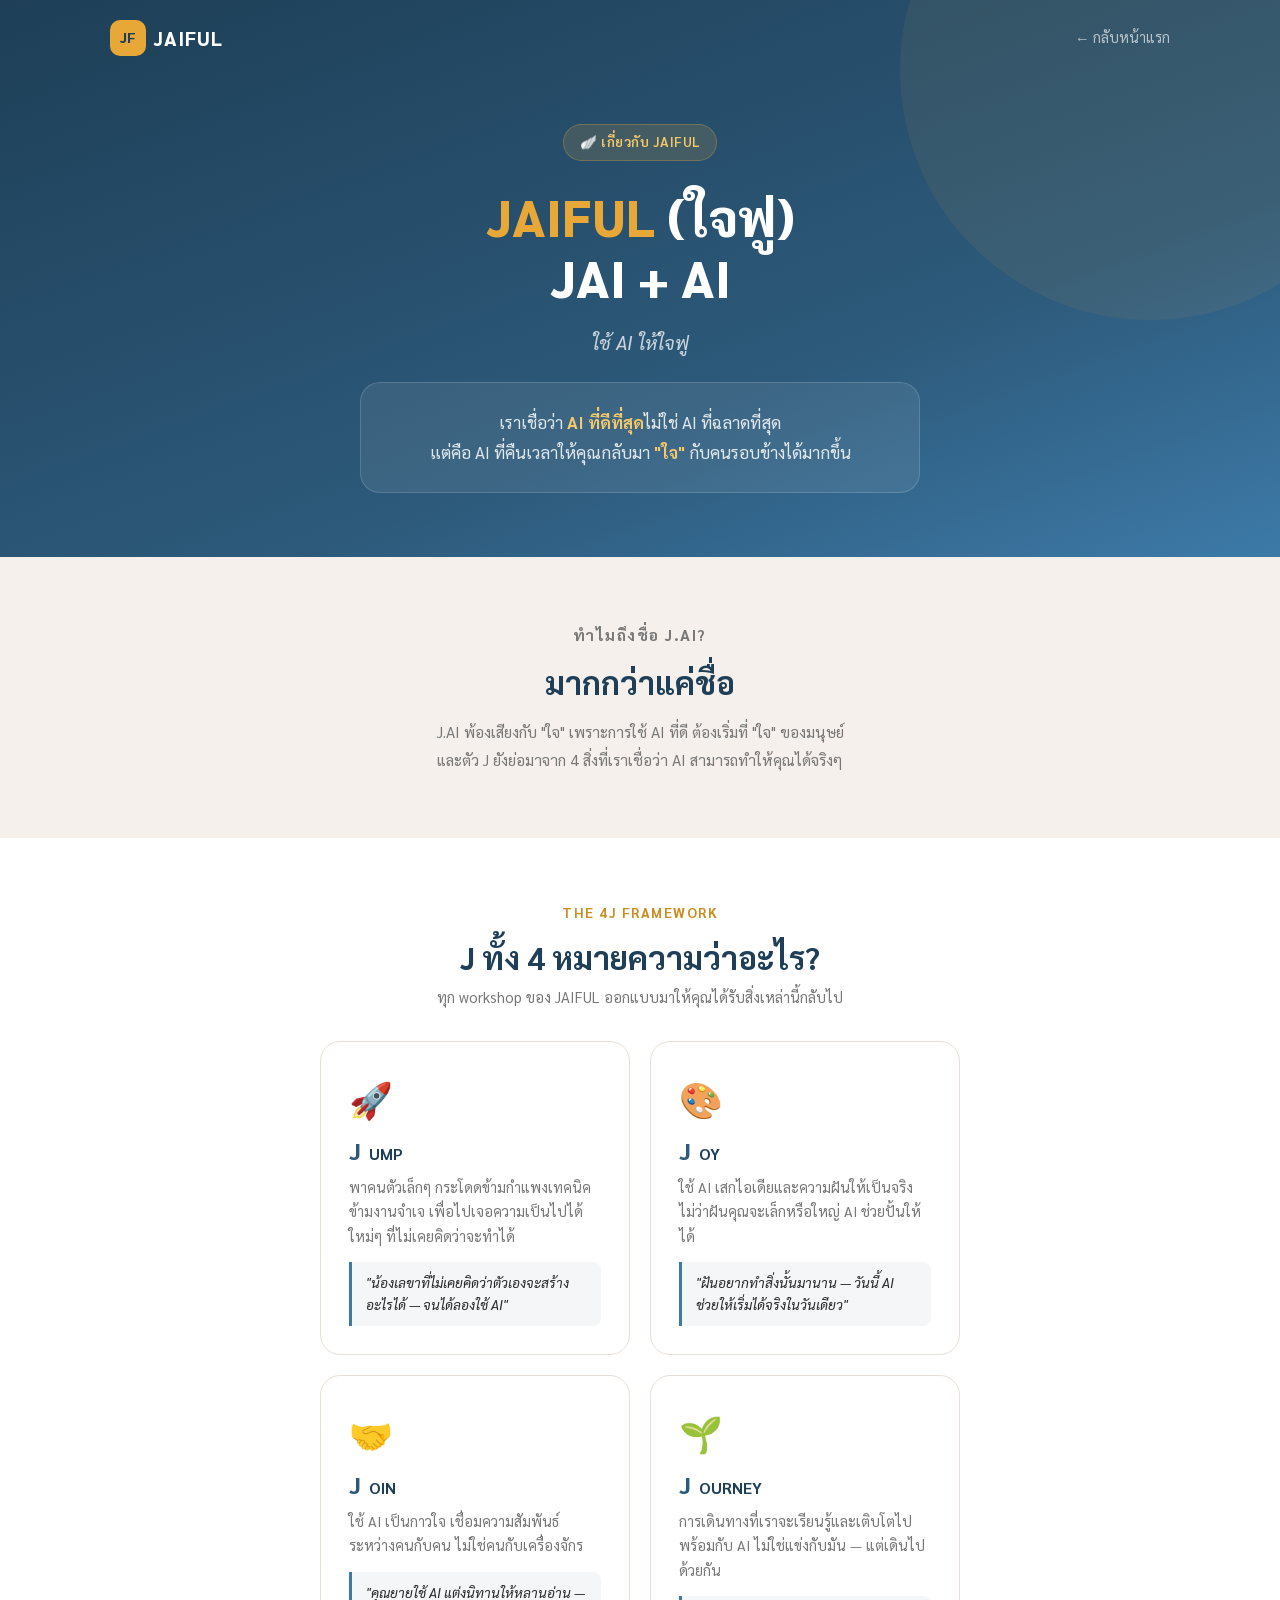
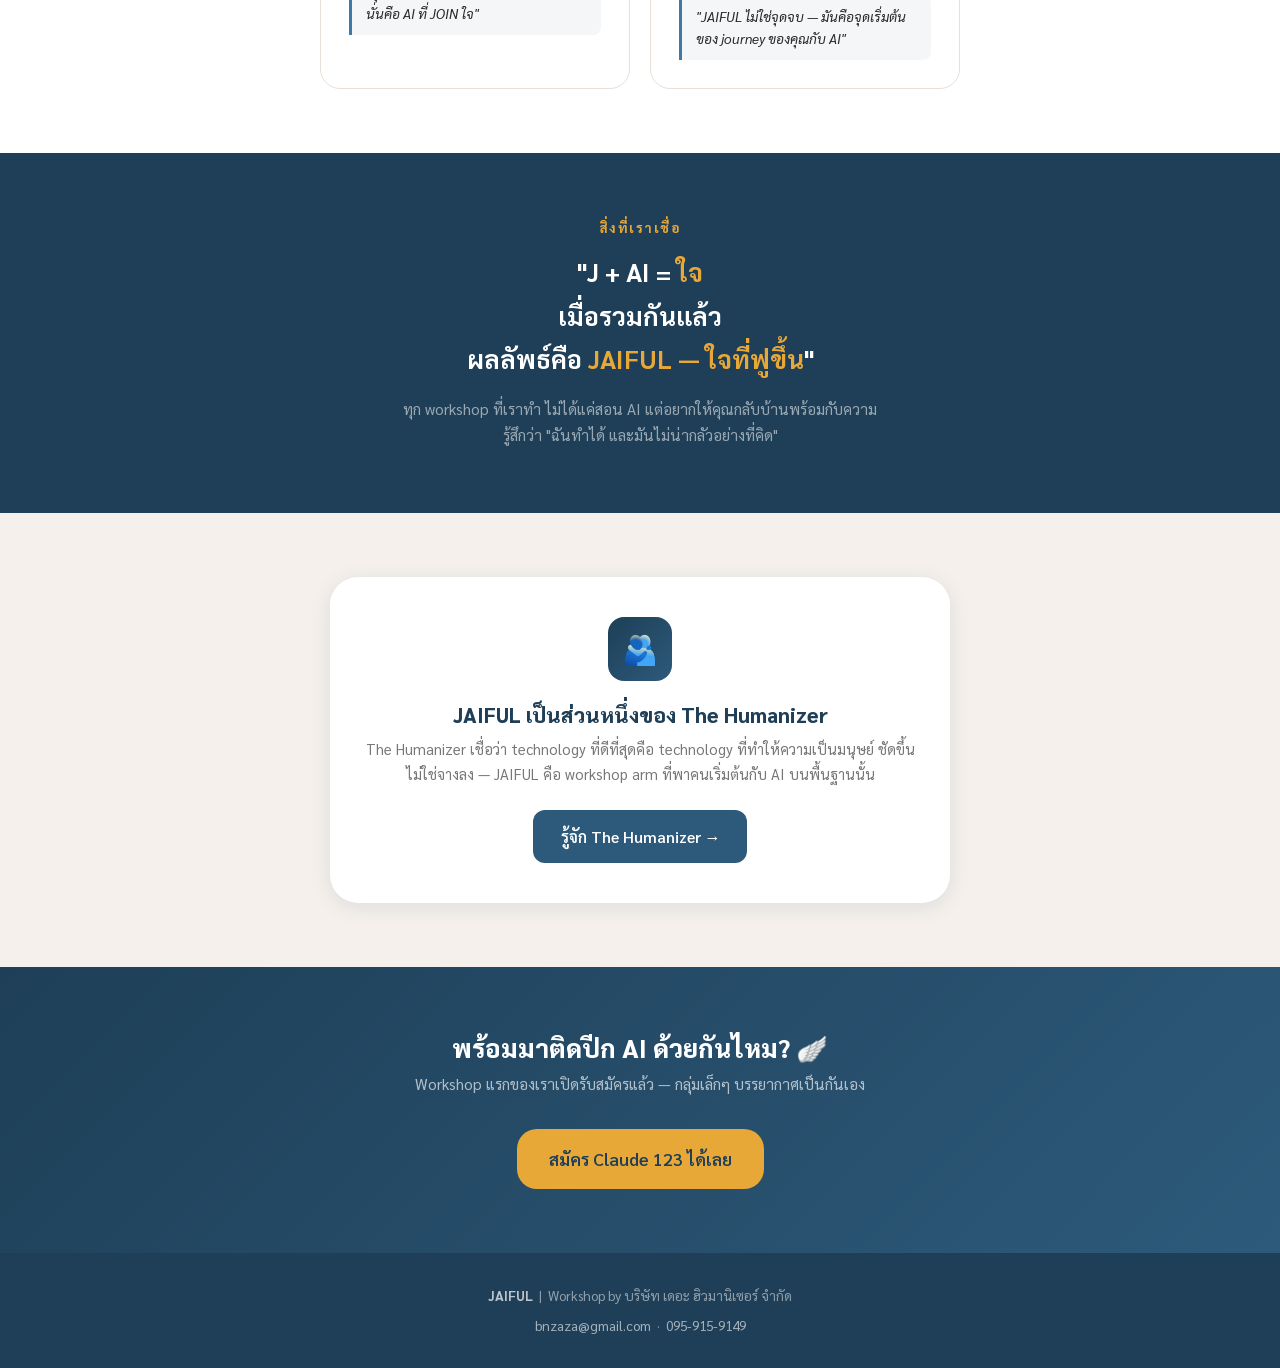
==== about/index.html @ 833ee731 "Initial commit — JAIFUL web platform - Landing page (index.html) with dynamic pricing, hero wing CI," ====
<!DOCTYPE html>
<html lang="th">
<head>
  <meta charset="UTF-8">
  <meta name="viewport" content="width=device-width, initial-scale=1.0">
  <title>เกี่ยวกับ JAIFUL — ใช้ AI ให้ใจฟู</title>
  <meta name="description" content="JAIFUL (ใจฟู) — JAI + AI เราเชื่อว่า AI ที่ดีที่สุดคือ AI ที่คืนเวลาให้คุณกลับมา 'ใจ' กับคนรอบข้างได้มากขึ้น">
  <link rel="stylesheet" href="../css/styles.css">
  <style>
    /* ── Hero ── */
    .about-hero {
      background: linear-gradient(160deg, #1e3f57 0%, #2D5A7B 65%, #3d7aa8 100%);
      padding: 0 1.5rem 4rem;
      position: relative;
      overflow: hidden;
    }

    .about-hero::before {
      content: '';
      position: absolute;
      width: 500px; height: 500px;
      border-radius: 50%;
      background: rgba(232,168,56,0.07);
      top: -180px; right: -120px;
      pointer-events: none;
    }

    .page-nav {
      display: flex;
      align-items: center;
      justify-content: space-between;
      padding: 1.25rem 0;
      position: relative;
      z-index: 10;
    }

    .nav-logo {
      display: flex; align-items: center; gap: 0.5rem;
      text-decoration: none;
    }

    .nav-logo .logo-mark {
      width: 36px; height: 36px;
      background: var(--gold); border-radius: 10px;
      display: flex; align-items: center; justify-content: center;
      font-weight: 900; font-size: 0.9rem; color: var(--blue-dark);
    }

    .nav-logo .logo-text {
      font-size: 1.2rem; font-weight: 800;
      color: white; letter-spacing: 1px;
    }

    .nav-back {
      color: rgba(255,255,255,0.65);
      font-size: 0.9rem;
      text-decoration: none;
      transition: color 0.2s;
    }
    .nav-back:hover { color: white; }

    .hero-content {
      padding-top: 3rem;
      text-align: center;
      position: relative;
      z-index: 10;
      max-width: 680px;
      margin: 0 auto;
    }

    .hero-eyebrow {
      display: inline-flex; align-items: center; gap: 0.5rem;
      background: rgba(232,168,56,0.15);
      border: 1px solid rgba(232,168,56,0.3);
      color: var(--gold-light);
      font-size: 0.85rem; font-weight: 600;
      padding: 0.4rem 1rem; border-radius: 999px;
      margin-bottom: 1.5rem; letter-spacing: 0.5px;
    }

    .hero-title {
      font-size: clamp(2rem, 7vw, 3.2rem);
      font-weight: 900; color: white;
      line-height: 1.2; margin-bottom: 1.25rem;
    }

    .hero-title .accent { color: var(--gold); }

    .hero-tagline {
      font-size: clamp(1rem, 2.5vw, 1.2rem);
      color: rgba(255,255,255,0.75);
      font-style: italic;
      margin-bottom: 1.5rem;
    }

    .hero-belief {
      background: rgba(255,255,255,0.08);
      border: 1px solid rgba(255,255,255,0.15);
      border-radius: var(--radius-lg);
      padding: 1.5rem 2rem;
      color: rgba(255,255,255,0.85);
      font-size: 1.05rem;
      line-height: 1.8;
      max-width: 560px;
      margin: 0 auto;
    }

    .hero-belief strong { color: var(--gold-light); }

    /* ── Why J.AI ── */
    .why-section {
      padding: 4rem 1.5rem;
      background: var(--warm-white);
    }

    .section-eyebrow {
      font-size: 0.85rem; font-weight: 700;
      color: var(--gold-dark);
      text-transform: uppercase; letter-spacing: 1.5px;
      margin-bottom: 0.75rem;
    }

    .why-intro {
      max-width: 620px; margin: 0 auto;
      text-align: center;
    }

    .why-intro h2 {
      font-size: clamp(1.5rem, 4vw, 2rem);
      color: var(--blue-dark);
      margin-bottom: 1rem;
    }

    .why-intro p {
      color: var(--text-muted);
      font-size: 0.97rem;
      line-height: 1.8;
    }

    /* ── 4J Cards ── */
    .fourj-section {
      padding: 4rem 1.5rem;
      background: white;
    }

    .fourj-grid {
      display: grid;
      grid-template-columns: 1fr;
      gap: 1.25rem;
      max-width: 780px;
      margin: 2rem auto 0;
    }

    @media (min-width: 600px) {
      .fourj-grid { grid-template-columns: repeat(2, 1fr); }
    }

    .j-card {
      background: white;
      border: 1.5px solid var(--warm-gray);
      border-radius: var(--radius-lg);
      padding: 1.75rem;
      transition: box-shadow 0.2s, border-color 0.2s;
    }

    .j-card:hover {
      box-shadow: var(--shadow-md);
      border-color: var(--blue-light);
    }

    .j-emoji { font-size: 2.2rem; margin-bottom: 0.75rem; display: block; }

    .j-header {
      display: flex; align-items: baseline; gap: 0.5rem;
      margin-bottom: 0.5rem;
    }

    .j-letter {
      font-size: 1.5rem; font-weight: 900;
      color: var(--blue); line-height: 1;
    }

    .j-word {
      font-size: 1rem; font-weight: 700;
      color: var(--blue-dark);
    }

    .j-desc {
      color: var(--text-muted);
      font-size: 0.9rem; line-height: 1.7;
      margin-bottom: 0.875rem;
    }

    .j-example {
      background: rgba(45,90,123,0.05);
      border-left: 3px solid var(--blue-light);
      border-radius: 0 var(--radius-sm) var(--radius-sm) 0;
      padding: 0.625rem 0.875rem;
      font-size: 0.85rem;
      color: var(--text);
      font-style: italic;
      line-height: 1.6;
    }

    /* ── Belief section ── */
    .belief-section {
      background: var(--blue-dark);
      padding: 4rem 1.5rem;
      text-align: center;
    }

    .belief-quote {
      font-size: clamp(1.2rem, 3.5vw, 1.6rem);
      font-weight: 700;
      color: white;
      line-height: 1.7;
      max-width: 600px;
      margin: 0 auto 1rem;
    }

    .belief-quote .gold { color: var(--gold); }

    .belief-sub {
      color: rgba(255,255,255,0.55);
      font-size: 0.95rem;
      max-width: 480px;
      margin: 0 auto;
      line-height: 1.7;
    }

    /* ── Humanizer CTA ── */
    .humanizer-section {
      padding: 4rem 1.5rem;
      background: var(--warm-white);
    }

    .humanizer-card {
      max-width: 620px; margin: 0 auto;
      background: white;
      border-radius: var(--radius-xl);
      padding: 2.5rem 2rem;
      box-shadow: var(--shadow-md);
      text-align: center;
    }

    .humanizer-logo-wrap {
      width: 64px; height: 64px;
      background: linear-gradient(135deg, #1e3f57, #2D5A7B);
      border-radius: 16px;
      display: flex; align-items: center; justify-content: center;
      font-size: 1.8rem;
      margin: 0 auto 1.25rem;
    }

    .humanizer-card h3 {
      font-size: 1.3rem; color: var(--blue-dark);
      font-weight: 800; margin-bottom: 0.5rem;
    }

    .humanizer-card p {
      color: var(--text-muted);
      font-size: 0.92rem; line-height: 1.7;
      margin-bottom: 1.5rem;
    }

    /* ── CTA section ── */
    .cta-section {
      padding: 4rem 1.5rem;
      background: linear-gradient(135deg, #1e3f57, #2D5A7B);
      text-align: center;
    }

    .cta-section h2 {
      color: white; font-size: 1.6rem;
      font-weight: 900; margin-bottom: 0.5rem;
    }

    .cta-section p {
      color: rgba(255,255,255,0.65);
      font-size: 0.95rem; margin-bottom: 2rem;
    }

    /* ── Footer ── */
    .footer {
      background: var(--blue-dark);
      color: rgba(255,255,255,0.5);
      text-align: center;
      padding: 2rem 1.5rem;
      font-size: 0.85rem;
    }
    .footer a { color: rgba(255,255,255,0.6); }
    .footer a:hover { color: white; }
  </style>
</head>
<body>

<!-- HERO -->
<section class="about-hero">
  <div class="container-wide">
    <nav class="page-nav">
      <a href="/" class="nav-logo">
        <div class="logo-mark">JF</div>
        <span class="logo-text">JAIFUL</span>
      </a>
      <a href="/" class="nav-back">← กลับหน้าแรก</a>
    </nav>
  </div>

  <div class="hero-content">
    <div class="hero-eyebrow">🪽 เกี่ยวกับ JAIFUL</div>
    <h1 class="hero-title">
      <span class="accent">JAIFUL</span> (ใจฟู)<br>
      JAI + AI
    </h1>
    <p class="hero-tagline">ใช้ AI ให้ใจฟู</p>
    <div class="hero-belief">
      เราเชื่อว่า <strong>AI ที่ดีที่สุด</strong>ไม่ใช่ AI ที่ฉลาดที่สุด<br>
      แต่คือ AI ที่คืนเวลาให้คุณกลับมา <strong>"ใจ"</strong> กับคนรอบข้างได้มากขึ้น
    </div>
  </div>
</section>

<!-- WHY J.AI -->
<section class="why-section">
  <div class="why-intro">
    <p class="section-eyebrow text-center">ทำไมถึงชื่อ J.AI?</p>
    <h2>มากกว่าแค่ชื่อ</h2>
    <p>
      J.AI พ้องเสียงกับ "ใจ" เพราะการใช้ AI ที่ดี ต้องเริ่มที่ "ใจ" ของมนุษย์<br>
      และตัว J ยังย่อมาจาก 4 สิ่งที่เราเชื่อว่า AI สามารถทำให้คุณได้จริงๆ
    </p>
  </div>
</section>

<!-- 4J FRAMEWORK -->
<section class="fourj-section">
  <div class="container">
    <p class="section-eyebrow text-center">The 4J Framework</p>
    <h2 class="text-center" style="color:var(--blue-dark); margin-bottom:0.5rem;">J ทั้ง 4 หมายความว่าอะไร?</h2>
    <p class="text-center" style="color:var(--text-muted); font-size:0.92rem; max-width:480px; margin:0 auto;">
      ทุก workshop ของ JAIFUL ออกแบบมาให้คุณได้รับสิ่งเหล่านี้กลับไป
    </p>

    <div class="fourj-grid">

      <div class="j-card">
        <span class="j-emoji">🚀</span>
        <div class="j-header">
          <span class="j-letter">J</span>
          <span class="j-word">UMP</span>
        </div>
        <p class="j-desc">
          พาคนตัวเล็กๆ กระโดดข้ามกำแพงเทคนิค ข้ามงานจำเจ
          เพื่อไปเจอความเป็นไปได้ใหม่ๆ ที่ไม่เคยคิดว่าจะทำได้
        </p>
        <div class="j-example">
          "น้องเลขาที่ไม่เคยคิดว่าตัวเองจะสร้างอะไรได้ — จนได้ลองใช้ AI"
        </div>
      </div>

      <div class="j-card">
        <span class="j-emoji">🎨</span>
        <div class="j-header">
          <span class="j-letter">J</span>
          <span class="j-word">OY</span>
        </div>
        <p class="j-desc">
          ใช้ AI เสกไอเดียและความฝันให้เป็นจริง
          ไม่ว่าฝันคุณจะเล็กหรือใหญ่ AI ช่วยปั้นให้ได้
        </p>
        <div class="j-example">
          "ฝันอยากทำสิ่งนั้นมานาน — วันนี้ AI ช่วยให้เริ่มได้จริงในวันเดียว"
        </div>
      </div>

      <div class="j-card">
        <span class="j-emoji">🤝</span>
        <div class="j-header">
          <span class="j-letter">J</span>
          <span class="j-word">OIN</span>
        </div>
        <p class="j-desc">
          ใช้ AI เป็นกาวใจ เชื่อมความสัมพันธ์
          ระหว่างคนกับคน ไม่ใช่คนกับเครื่องจักร
        </p>
        <div class="j-example">
          "คุณยายใช้ AI แต่งนิทานให้หลานอ่าน — นั่นคือ AI ที่ JOIN ใจ"
        </div>
      </div>

      <div class="j-card">
        <span class="j-emoji">🌱</span>
        <div class="j-header">
          <span class="j-letter">J</span>
          <span class="j-word">OURNEY</span>
        </div>
        <p class="j-desc">
          การเดินทางที่เราจะเรียนรู้และเติบโตไปพร้อมกับ AI
          ไม่ใช่แข่งกับมัน — แต่เดินไปด้วยกัน
        </p>
        <div class="j-example">
          "JAIFUL ไม่ใช่จุดจบ — มันคือจุดเริ่มต้นของ journey ของคุณกับ AI"
        </div>
      </div>

    </div>
  </div>
</section>

<!-- BELIEF -->
<section class="belief-section">
  <p class="section-eyebrow text-center" style="color:var(--gold);">สิ่งที่เราเชื่อ</p>
  <p class="belief-quote">
    "J + AI = <span class="gold">ใจ</span><br>
    เมื่อรวมกันแล้ว<br>
    ผลลัพธ์คือ <span class="gold">JAIFUL — ใจที่ฟูขึ้น</span>"
  </p>
  <p class="belief-sub">
    ทุก workshop ที่เราทำ ไม่ได้แค่สอน AI
    แต่อยากให้คุณกลับบ้านพร้อมกับความรู้สึกว่า
    "ฉันทำได้ และมันไม่น่ากลัวอย่างที่คิด"
  </p>
</section>

<!-- THE HUMANIZER -->
<section class="humanizer-section">
  <div class="humanizer-card">
    <div class="humanizer-logo-wrap">🫂</div>
    <h3>JAIFUL เป็นส่วนหนึ่งของ The Humanizer</h3>
    <p>
      The Humanizer เชื่อว่า technology ที่ดีที่สุดคือ technology ที่ทำให้ความเป็นมนุษย์
      ชัดขึ้น ไม่ใช่จางลง — JAIFUL คือ workshop arm ที่พาคนเริ่มต้นกับ AI
      บนพื้นฐานนั้น
    </p>
    <a href="https://humanizer.web.app" target="_blank" rel="noopener"
       class="btn btn-blue">
      รู้จัก The Humanizer →
    </a>
  </div>
</section>

<!-- CTA -->
<section class="cta-section">
  <h2>พร้อมมาติดปีก AI ด้วยกันไหม? 🪽</h2>
  <p>Workshop แรกของเราเปิดรับสมัครแล้ว — กลุ่มเล็กๆ บรรยากาศเป็นกันเอง</p>
  <a href="/claude-123" class="btn btn-primary btn-lg">
    สมัคร Claude 123 ได้เลย
  </a>
</section>

<!-- FOOTER -->
<footer class="footer">
  <div>
    <strong style="color:rgba(255,255,255,0.7);">JAIFUL</strong>
    &nbsp;|&nbsp;
    Workshop by บริษัท เดอะ ฮิวมานิเซอร์ จำกัด
  </div>
  <div style="margin-top:0.5rem;">
    <a href="mailto:bnzaza@gmail.com">bnzaza@gmail.com</a>
    &nbsp;·&nbsp;
    <a href="tel:0959159149">095-915-9149</a>
  </div>
</footer>

</body>
</html>
---- css/styles.css ----
/* ============================================================
   JAIFUL Design System
   Colors: Deep Blue #2D5A7B | Gold #E8A838 | Green #4CAF7D | Warm White #F5F0EB
   Font: Sarabun
   ============================================================ */

@import url('https://fonts.googleapis.com/css2?family=Sarabun:wght@300;400;500;600;700;800&display=swap');

/* ── CSS Variables ── */
:root {
  --blue:       #2D5A7B;
  --blue-dark:  #1e3f57;
  --blue-light: #3d7aa8;
  --gold:       #E8A838;
  --gold-dark:  #c98d20;
  --gold-light: #f5c96a;
  --green:      #4CAF7D;
  --green-dark: #3a9165;
  --warm-white: #F5F0EB;
  --warm-gray:  #e8e0d8;
  --text:       #2a2a2a;
  --text-muted: #777;
  --error:      #e05252;
  --error-bg:   #fdf0f0;
  --shadow-sm:  0 2px 8px rgba(45,90,123,0.08);
  --shadow-md:  0 4px 20px rgba(45,90,123,0.12);
  --shadow-lg:  0 8px 40px rgba(45,90,123,0.16);
  --radius-sm:  8px;
  --radius-md:  12px;
  --radius-lg:  20px;
  --radius-xl:  28px;
}

/* ── Reset ── */
*, *::before, *::after { box-sizing: border-box; margin: 0; padding: 0; }

html {
  font-size: 16px;
  -webkit-text-size-adjust: 100%;
  scroll-behavior: smooth;
}

body {
  font-family: 'Sarabun', sans-serif;
  background: var(--warm-white);
  color: var(--text);
  line-height: 1.6;
  min-height: 100vh;
  -webkit-font-smoothing: antialiased;
}

img { max-width: 100%; display: block; }
a { color: var(--blue); text-decoration: none; }
a:hover { text-decoration: underline; }

/* ── Typography ── */
h1, h2, h3, h4 { line-height: 1.3; font-weight: 700; }
h1 { font-size: clamp(1.75rem, 5vw, 2.5rem); }
h2 { font-size: clamp(1.4rem, 4vw, 2rem); }
h3 { font-size: clamp(1.1rem, 3vw, 1.4rem); }
p { font-size: 1rem; }

/* ── Utility ── */
.text-center { text-align: center; }
.text-gold    { color: var(--gold); }
.text-blue    { color: var(--blue); }
.text-green   { color: var(--green); }
.text-muted   { color: var(--text-muted); }
.mt-1 { margin-top: 0.5rem; }
.mt-2 { margin-top: 1rem; }
.mt-3 { margin-top: 1.5rem; }
.mt-4 { margin-top: 2rem; }
.mb-1 { margin-bottom: 0.5rem; }
.mb-2 { margin-bottom: 1rem; }
.hidden { display: none !important; }

/* ── Container ── */
.container {
  width: 100%;
  max-width: 680px;
  margin: 0 auto;
  padding: 0 1.25rem;
}

.container-wide {
  width: 100%;
  max-width: 1100px;
  margin: 0 auto;
  padding: 0 1.25rem;
}

/* ── Buttons ── */
.btn {
  display: inline-flex;
  align-items: center;
  justify-content: center;
  gap: 0.5rem;
  padding: 0.875rem 1.75rem;
  border-radius: var(--radius-md);
  font-family: 'Sarabun', sans-serif;
  font-size: 1rem;
  font-weight: 600;
  cursor: pointer;
  border: none;
  transition: all 0.2s ease;
  white-space: nowrap;
  text-decoration: none;
}

.btn:active { transform: scale(0.97); }

.btn-primary {
  background: var(--gold);
  color: var(--blue-dark);
}
.btn-primary:hover { background: var(--gold-dark); text-decoration: none; }

.btn-secondary {
  background: transparent;
  color: var(--blue);
  border: 2px solid var(--blue);
}
.btn-secondary:hover { background: var(--blue); color: white; text-decoration: none; }

.btn-blue {
  background: var(--blue);
  color: white;
}
.btn-blue:hover { background: var(--blue-dark); text-decoration: none; }

.btn-green {
  background: var(--green);
  color: white;
}
.btn-green:hover { background: var(--green-dark); text-decoration: none; }

.btn-ghost {
  background: transparent;
  color: var(--text-muted);
  border: none;
  padding: 0.5rem 1rem;
}
.btn-ghost:hover { color: var(--blue); text-decoration: none; }

.btn-lg { padding: 1rem 2rem; font-size: 1.1rem; border-radius: var(--radius-lg); }
.btn-sm { padding: 0.5rem 1rem; font-size: 0.875rem; border-radius: var(--radius-sm); }

.btn-full { width: 100%; }

.btn:disabled {
  opacity: 0.5;
  cursor: not-allowed;
  transform: none;
}

/* ── Cards ── */
.card {
  background: white;
  border-radius: var(--radius-lg);
  padding: 1.75rem;
  box-shadow: var(--shadow-sm);
}

.card-bordered {
  border: 1px solid var(--warm-gray);
}

/* ── Forms ── */
.form-group {
  margin-bottom: 1.25rem;
}

.form-label {
  display: block;
  font-weight: 600;
  font-size: 0.95rem;
  color: var(--blue-dark);
  margin-bottom: 0.4rem;
}

.form-label .required {
  color: var(--error);
  margin-left: 3px;
}

.form-label .hint {
  font-weight: 400;
  color: var(--text-muted);
  font-size: 0.85rem;
  margin-left: 6px;
}

.form-input {
  width: 100%;
  padding: 0.875rem 1rem;
  border: 1.5px solid var(--warm-gray);
  border-radius: var(--radius-md);
  font-family: 'Sarabun', sans-serif;
  font-size: 1rem;
  color: var(--text);
  background: white;
  transition: border-color 0.2s, box-shadow 0.2s;
  -webkit-appearance: none;
}

.form-input:focus {
  outline: none;
  border-color: var(--blue-light);
  box-shadow: 0 0 0 3px rgba(45,90,123,0.1);
}

.form-input.error {
  border-color: var(--error);
  box-shadow: 0 0 0 3px rgba(224,82,82,0.1);
}

.form-input::placeholder { color: #bbb; }

textarea.form-input {
  resize: vertical;
  min-height: 100px;
}

select.form-input {
  background-image: url("data:image/svg+xml,%3Csvg xmlns='http://www.w3.org/2000/svg' width='12' height='8' viewBox='0 0 12 8'%3E%3Cpath d='M1 1l5 5 5-5' stroke='%232D5A7B' stroke-width='2' fill='none' stroke-linecap='round'/%3E%3C/svg%3E");
  background-repeat: no-repeat;
  background-position: right 1rem center;
  padding-right: 2.5rem;
}

.form-error {
  color: var(--error);
  font-size: 0.85rem;
  margin-top: 0.35rem;
  display: none;
}
.form-error.visible { display: block; }

/* ── Radio & Checkbox Choices ── */
.choice-group {
  display: flex;
  flex-direction: column;
  gap: 0.6rem;
}

.choice-item {
  display: flex;
  align-items: flex-start;
  gap: 0.75rem;
  padding: 0.875rem 1rem;
  border: 1.5px solid var(--warm-gray);
  border-radius: var(--radius-md);
  cursor: pointer;
  transition: all 0.15s ease;
  user-select: none;
  background: white;
}

.choice-item:hover {
  border-color: var(--blue-light);
  background: rgba(45,90,123,0.03);
}

.choice-item.selected {
  border-color: var(--blue);
  background: rgba(45,90,123,0.06);
}

.choice-item input[type="radio"],
.choice-item input[type="checkbox"] {
  margin-top: 2px;
  width: 18px;
  height: 18px;
  flex-shrink: 0;
  accent-color: var(--blue);
  cursor: pointer;
}

.choice-label { font-size: 0.95rem; line-height: 1.4; }

/* ── Scale input ── */
.scale-group {
  display: flex;
  align-items: center;
  gap: 0.5rem;
}

.scale-btn {
  width: 44px;
  height: 44px;
  border-radius: 50%;
  border: 1.5px solid var(--warm-gray);
  background: white;
  font-family: 'Sarabun', sans-serif;
  font-size: 1rem;
  cursor: pointer;
  transition: all 0.15s;
  display: flex;
  align-items: center;
  justify-content: center;
}

.scale-btn:hover { border-color: var(--blue-light); }
.scale-btn.selected { background: var(--blue); color: white; border-color: var(--blue); }

.scale-labels {
  display: flex;
  justify-content: space-between;
  font-size: 0.8rem;
  color: var(--text-muted);
  margin-top: 0.4rem;
}

/* ── Progress Steps ── */
.progress-wrap {
  padding: 1.25rem 0;
}

.progress-steps {
  display: flex;
  align-items: center;
  justify-content: center;
  gap: 0;
  margin-bottom: 0.75rem;
}

.step-dot {
  width: 32px;
  height: 32px;
  border-radius: 50%;
  background: var(--warm-gray);
  color: var(--text-muted);
  display: flex;
  align-items: center;
  justify-content: center;
  font-size: 0.85rem;
  font-weight: 700;
  transition: all 0.3s ease;
  flex-shrink: 0;
}

.step-dot.active {
  background: var(--blue);
  color: white;
  box-shadow: 0 0 0 4px rgba(45,90,123,0.15);
}

.step-dot.done {
  background: var(--green);
  color: white;
}

.step-line {
  flex: 1;
  height: 2px;
  background: var(--warm-gray);
  max-width: 60px;
  transition: background 0.3s;
}

.step-line.done { background: var(--green); }

.progress-label {
  text-align: center;
  font-size: 0.85rem;
  color: var(--text-muted);
}

.progress-label strong { color: var(--blue); }

/* ── Alert / Notice ── */
.alert {
  padding: 1rem 1.25rem;
  border-radius: var(--radius-md);
  font-size: 0.95rem;
  display: flex;
  align-items: flex-start;
  gap: 0.75rem;
}

.alert-info { background: rgba(45,90,123,0.08); color: var(--blue-dark); }
.alert-success { background: rgba(76,175,125,0.1); color: var(--green-dark); }
.alert-warning { background: rgba(232,168,56,0.12); color: #8a5e10; }
.alert-error { background: var(--error-bg); color: var(--error); }

.alert-icon { font-size: 1.2rem; flex-shrink: 0; margin-top: 1px; }

/* ── Loading spinner ── */
.spinner {
  width: 20px;
  height: 20px;
  border: 2px solid rgba(255,255,255,0.3);
  border-top-color: white;
  border-radius: 50%;
  animation: spin 0.7s linear infinite;
  display: inline-block;
}

.spinner-blue {
  border: 2px solid rgba(45,90,123,0.15);
  border-top-color: var(--blue);
}

@keyframes spin { to { transform: rotate(360deg); } }

/* ── Toast notification ── */
#toast-container {
  position: fixed;
  bottom: 1.5rem;
  left: 50%;
  transform: translateX(-50%);
  z-index: 9999;
  display: flex;
  flex-direction: column;
  gap: 0.5rem;
  pointer-events: none;
  width: calc(100% - 3rem);
  max-width: 400px;
}

.toast {
  background: var(--blue-dark);
  color: white;
  padding: 0.875rem 1.25rem;
  border-radius: var(--radius-md);
  font-size: 0.95rem;
  box-shadow: var(--shadow-md);
  animation: toast-in 0.3s ease;
  pointer-events: auto;
}

.toast.success { background: var(--green-dark); }
.toast.error   { background: var(--error); }

@keyframes toast-in {
  from { opacity: 0; transform: translateY(12px); }
  to   { opacity: 1; transform: translateY(0); }
}

/* ── Badge display ── */
.badge-chip {
  display: inline-flex;
  align-items: center;
  gap: 0.4rem;
  padding: 0.3rem 0.75rem;
  border-radius: 999px;
  font-size: 0.8rem;
  font-weight: 600;
  white-space: nowrap;
}

.badge-blue   { background: rgba(45,90,123,0.12); color: var(--blue); }
.badge-gold   { background: rgba(232,168,56,0.15); color: #8a5e10; }
.badge-green  { background: rgba(76,175,125,0.12); color: var(--green-dark); }
.badge-gray   { background: var(--warm-gray); color: var(--text-muted); }

/* ── Status chips ── */
.status-chip {
  display: inline-flex;
  align-items: center;
  gap: 0.35rem;
  padding: 0.25rem 0.65rem;
  border-radius: 999px;
  font-size: 0.8rem;
  font-weight: 600;
}

.status-chip::before {
  content: '';
  width: 6px;
  height: 6px;
  border-radius: 50%;
  background: currentColor;
  opacity: 0.7;
}

.status-interested { background: rgba(232,168,56,0.12); color: #8a5e10; }
.status-registered  { background: rgba(45,90,123,0.1); color: var(--blue); }
.status-confirmed   { background: rgba(76,175,125,0.12); color: var(--green-dark); }
.status-attended    { background: rgba(76,175,125,0.2); color: var(--green-dark); }
.status-cancelled   { background: rgba(224,82,82,0.1); color: var(--error); }
.status-paid        { background: rgba(76,175,125,0.15); color: var(--green-dark); }
.status-pending     { background: rgba(232,168,56,0.1); color: #8a5e10; }
.status-uploaded    { background: rgba(45,90,123,0.1); color: var(--blue); }

/* ── Divider ── */
.divider {
  height: 1px;
  background: var(--warm-gray);
  margin: 1.5rem 0;
}

/* ── Avatar / Icon ── */
.avatar {
  width: 44px;
  height: 44px;
  border-radius: 50%;
  background: var(--blue);
  color: white;
  display: flex;
  align-items: center;
  justify-content: center;
  font-weight: 700;
  font-size: 1rem;
  flex-shrink: 0;
}

/* ── File upload ── */
.file-upload-zone {
  border: 2px dashed var(--warm-gray);
  border-radius: var(--radius-md);
  padding: 2rem 1rem;
  text-align: center;
  cursor: pointer;
  transition: all 0.2s;
  background: white;
}

.file-upload-zone:hover,
.file-upload-zone.drag-over {
  border-color: var(--blue-light);
  background: rgba(45,90,123,0.03);
}

.file-upload-zone .upload-icon { font-size: 2.5rem; margin-bottom: 0.5rem; }
.file-upload-zone p { color: var(--text-muted); font-size: 0.9rem; }
.file-upload-zone strong { color: var(--blue); }

.file-preview {
  margin-top: 1rem;
  padding: 0.75rem 1rem;
  background: rgba(45,90,123,0.05);
  border-radius: var(--radius-sm);
  display: flex;
  align-items: center;
  gap: 0.75rem;
}

.file-preview-icon { font-size: 1.5rem; }
.file-preview-name { font-size: 0.9rem; font-weight: 500; flex: 1; }
.file-preview-remove { cursor: pointer; color: var(--error); padding: 0.25rem; }

/* ── Payment info box ── */
.payment-box {
  background: linear-gradient(135deg, #1e3f57, #2D5A7B);
  color: white;
  border-radius: var(--radius-lg);
  padding: 1.5rem;
}

.payment-box .bank-name {
  font-size: 0.85rem;
  opacity: 0.7;
  margin-bottom: 0.25rem;
}

.payment-box .account-number {
  font-size: 1.75rem;
  font-weight: 800;
  letter-spacing: 1px;
  color: var(--gold);
}

.payment-box .account-holder {
  font-size: 0.9rem;
  opacity: 0.85;
  margin-top: 0.2rem;
}

.payment-box .price-tag {
  background: var(--gold);
  color: var(--blue-dark);
  font-weight: 800;
  font-size: 1.25rem;
  padding: 0.5rem 1.25rem;
  border-radius: var(--radius-md);
  display: inline-block;
  margin-top: 1rem;
}

/* ── Modal ── */
.modal-overlay {
  position: fixed;
  inset: 0;
  background: rgba(0,0,0,0.5);
  display: flex;
  align-items: flex-end;
  justify-content: center;
  z-index: 1000;
  animation: fade-in 0.2s ease;
  padding: 0;
}

@media (min-width: 600px) {
  .modal-overlay { align-items: center; padding: 1rem; }
}

.modal {
  background: white;
  border-radius: var(--radius-xl) var(--radius-xl) 0 0;
  width: 100%;
  max-width: 560px;
  max-height: 90vh;
  overflow-y: auto;
  padding: 1.5rem 1.5rem 2.5rem;
  animation: slide-up 0.3s ease;
}

@media (min-width: 600px) {
  .modal { border-radius: var(--radius-xl); }
}

.modal-header {
  display: flex;
  align-items: center;
  justify-content: space-between;
  margin-bottom: 1.25rem;
}

.modal-close {
  width: 36px;
  height: 36px;
  border-radius: 50%;
  background: var(--warm-gray);
  border: none;
  cursor: pointer;
  font-size: 1.1rem;
  display: flex;
  align-items: center;
  justify-content: center;
}

@keyframes fade-in { from { opacity: 0; } to { opacity: 1; } }
@keyframes slide-up { from { transform: translateY(20px); } to { transform: translateY(0); } }

/* ── Responsive ── */
@media (max-width: 480px) {
  .card { padding: 1.25rem; border-radius: var(--radius-md); }
  .btn-lg { padding: 0.875rem 1.5rem; font-size: 1rem; }
}
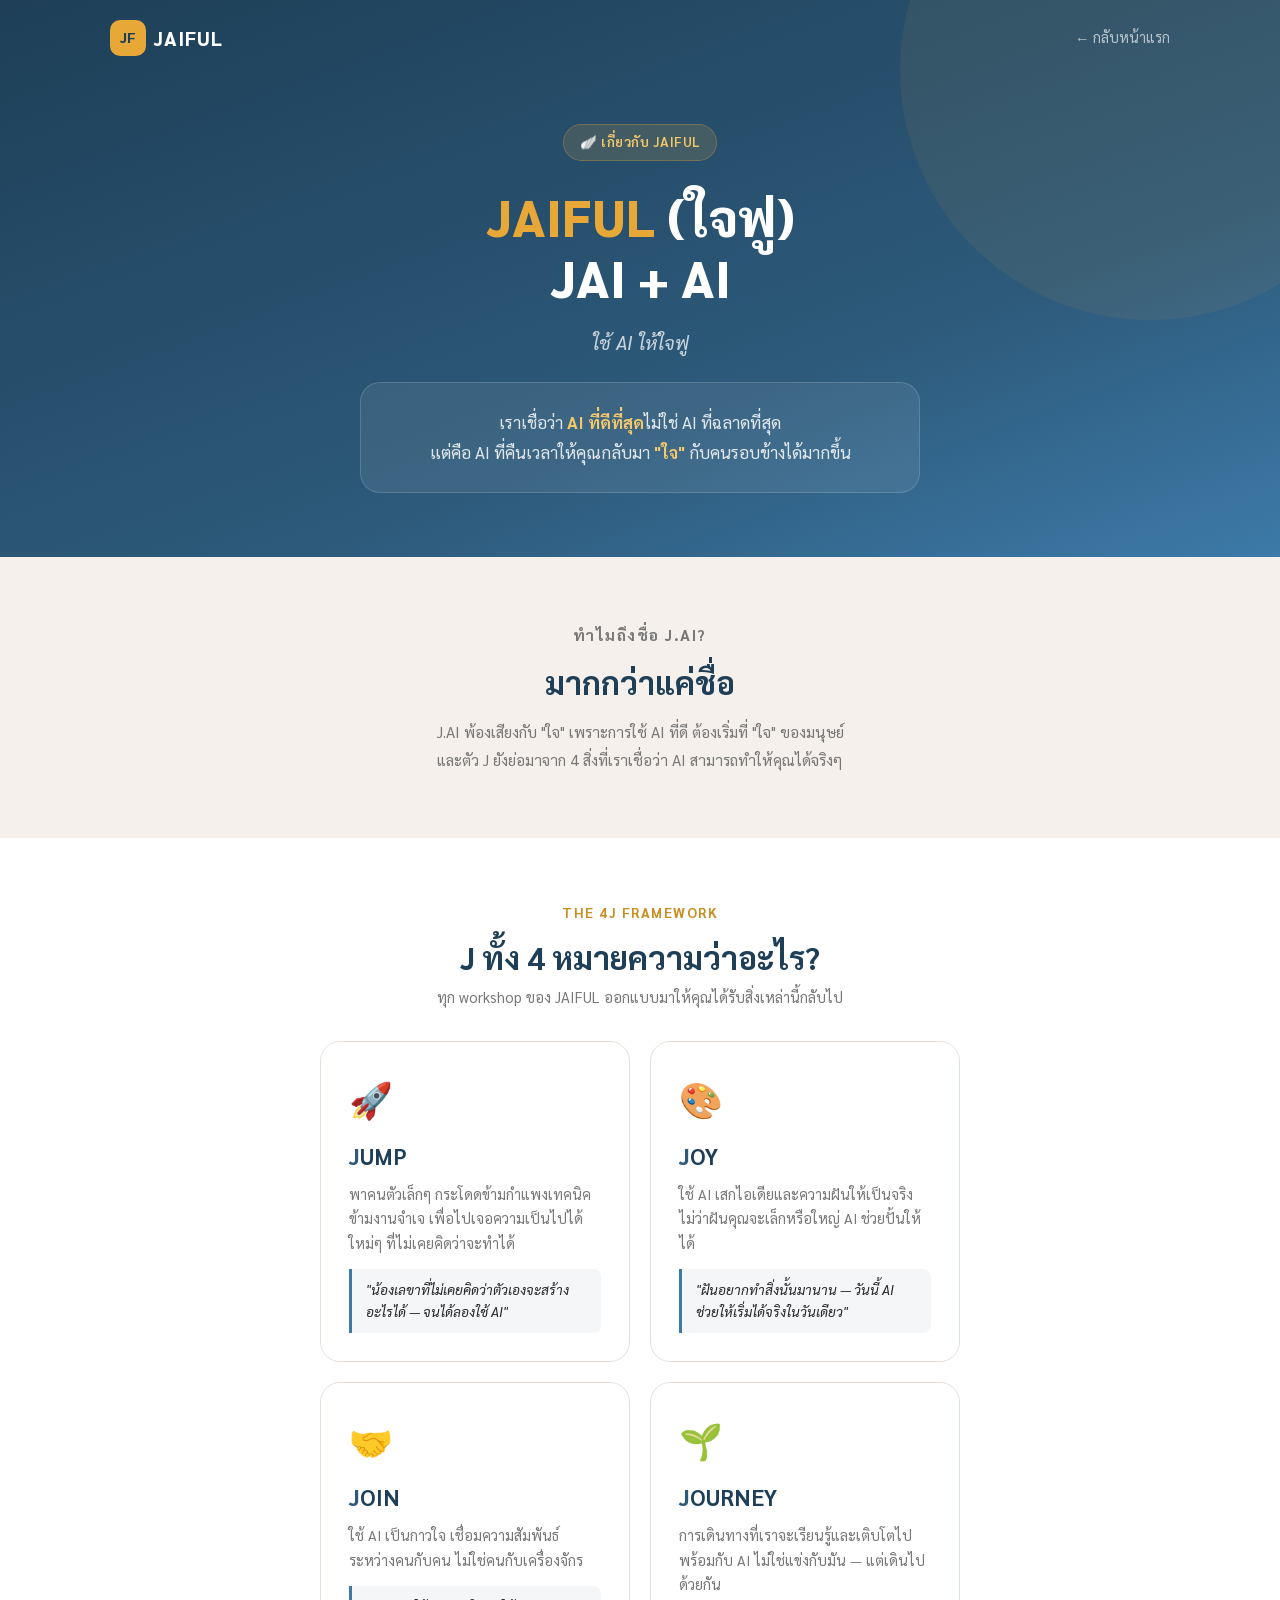
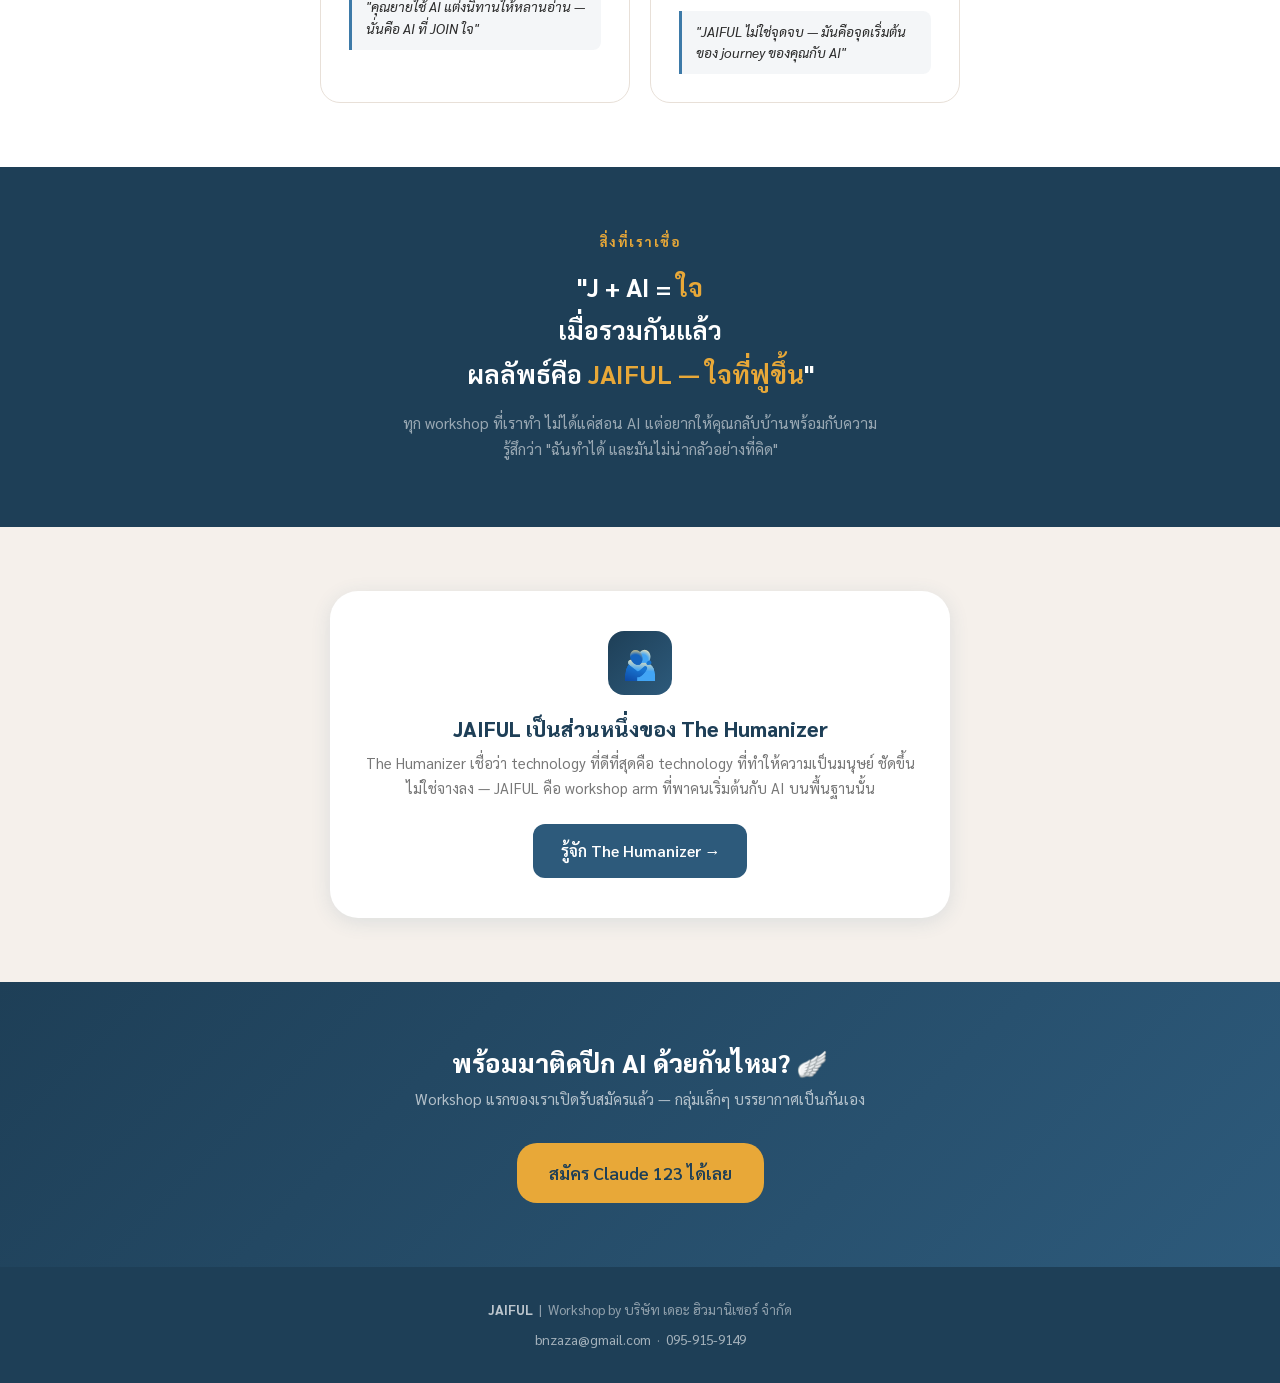
==== commit 1c71b974: "Polish: fix 4J title gap, wing fallback, location display, nav mobile - about: JUMP/JOY/JOIN/JOURNEY" ====
--- a/about/index.html
+++ b/about/index.html
@@ -171,17 +171,17 @@
     .j-emoji { font-size: 2.2rem; margin-bottom: 0.75rem; display: block; }
 
     .j-header {
-      display: flex; align-items: baseline; gap: 0.5rem;
+      display: flex; align-items: baseline; gap: 0;
       margin-bottom: 0.5rem;
     }
 
     .j-letter {
-      font-size: 1.5rem; font-weight: 900;
+      font-size: 1.4rem; font-weight: 900;
       color: var(--blue); line-height: 1;
     }
 
     .j-word {
-      font-size: 1rem; font-weight: 700;
+      font-size: 1.4rem; font-weight: 700;
       color: var(--blue-dark);
     }
 
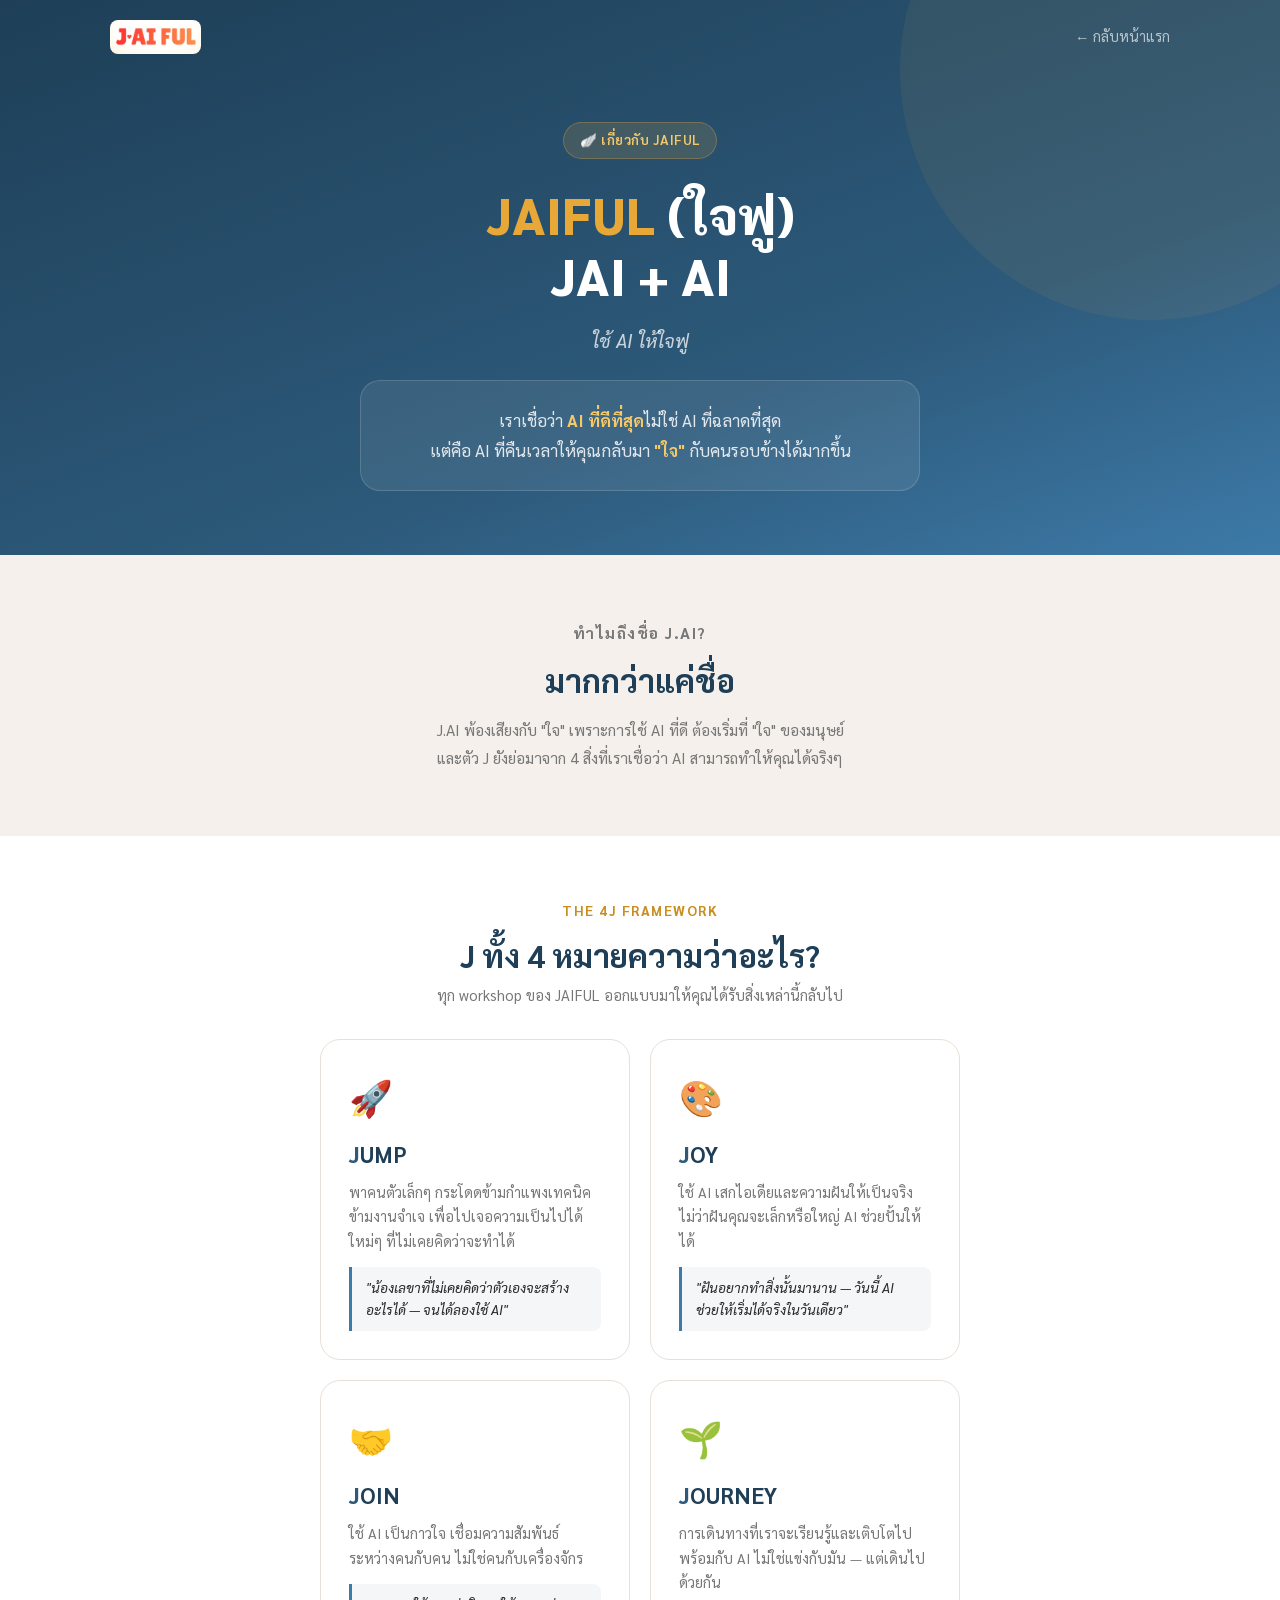
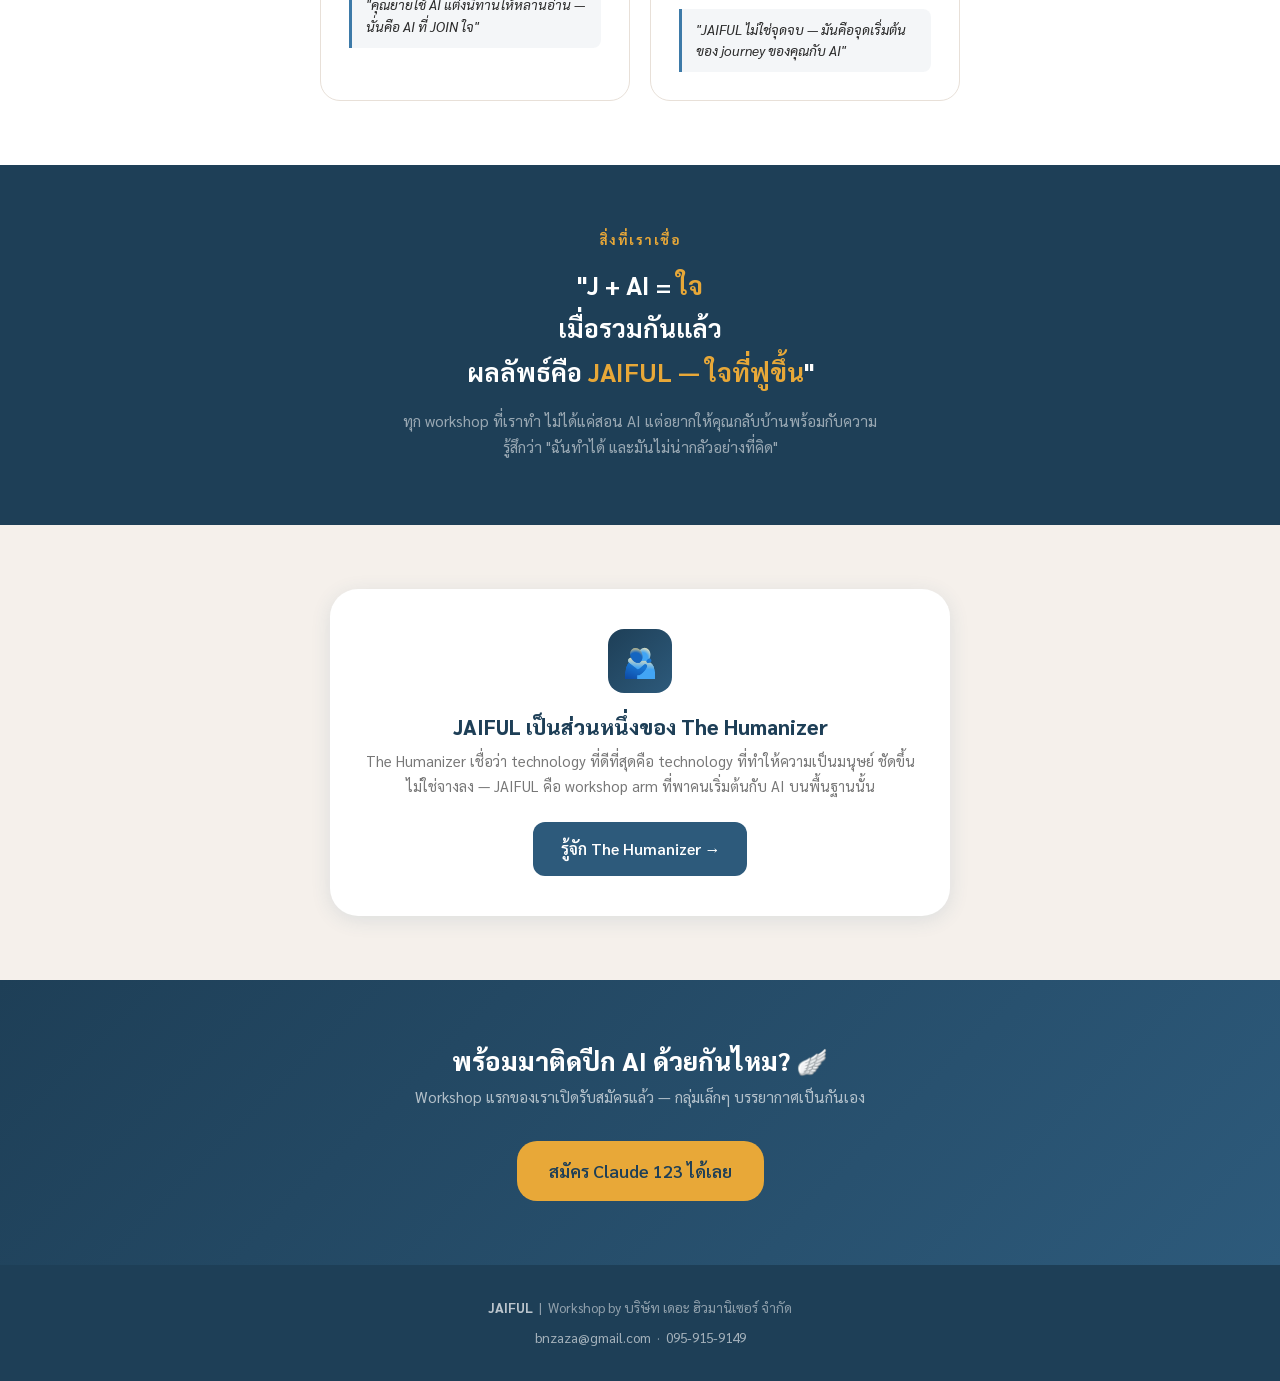
==== commit 718e0bcb: "Replace CSS logo with jaiful-logo.png across all pages" ====
--- a/about/index.html
+++ b/about/index.html
@@ -35,20 +35,13 @@
     }
 
     .nav-logo {
-      display: flex; align-items: center; gap: 0.5rem;
+      display: flex; align-items: center;
       text-decoration: none;
     }
 
-    .nav-logo .logo-mark {
-      width: 36px; height: 36px;
-      background: var(--gold); border-radius: 10px;
-      display: flex; align-items: center; justify-content: center;
-      font-weight: 900; font-size: 0.9rem; color: var(--blue-dark);
-    }
-
-    .nav-logo .logo-text {
-      font-size: 1.2rem; font-weight: 800;
-      color: white; letter-spacing: 1px;
+    .nav-logo-img {
+      height: 34px; width: auto;
+      border-radius: 8px; display: block;
     }
 
     .nav-back {
@@ -299,8 +292,7 @@
   <div class="container-wide">
     <nav class="page-nav">
       <a href="/" class="nav-logo">
-        <div class="logo-mark">JF</div>
-        <span class="logo-text">JAIFUL</span>
+        <img src="/jaiful-logo.png" alt="JAIFUL" class="nav-logo-img">
       </a>
       <a href="/" class="nav-back">← กลับหน้าแรก</a>
     </nav>
